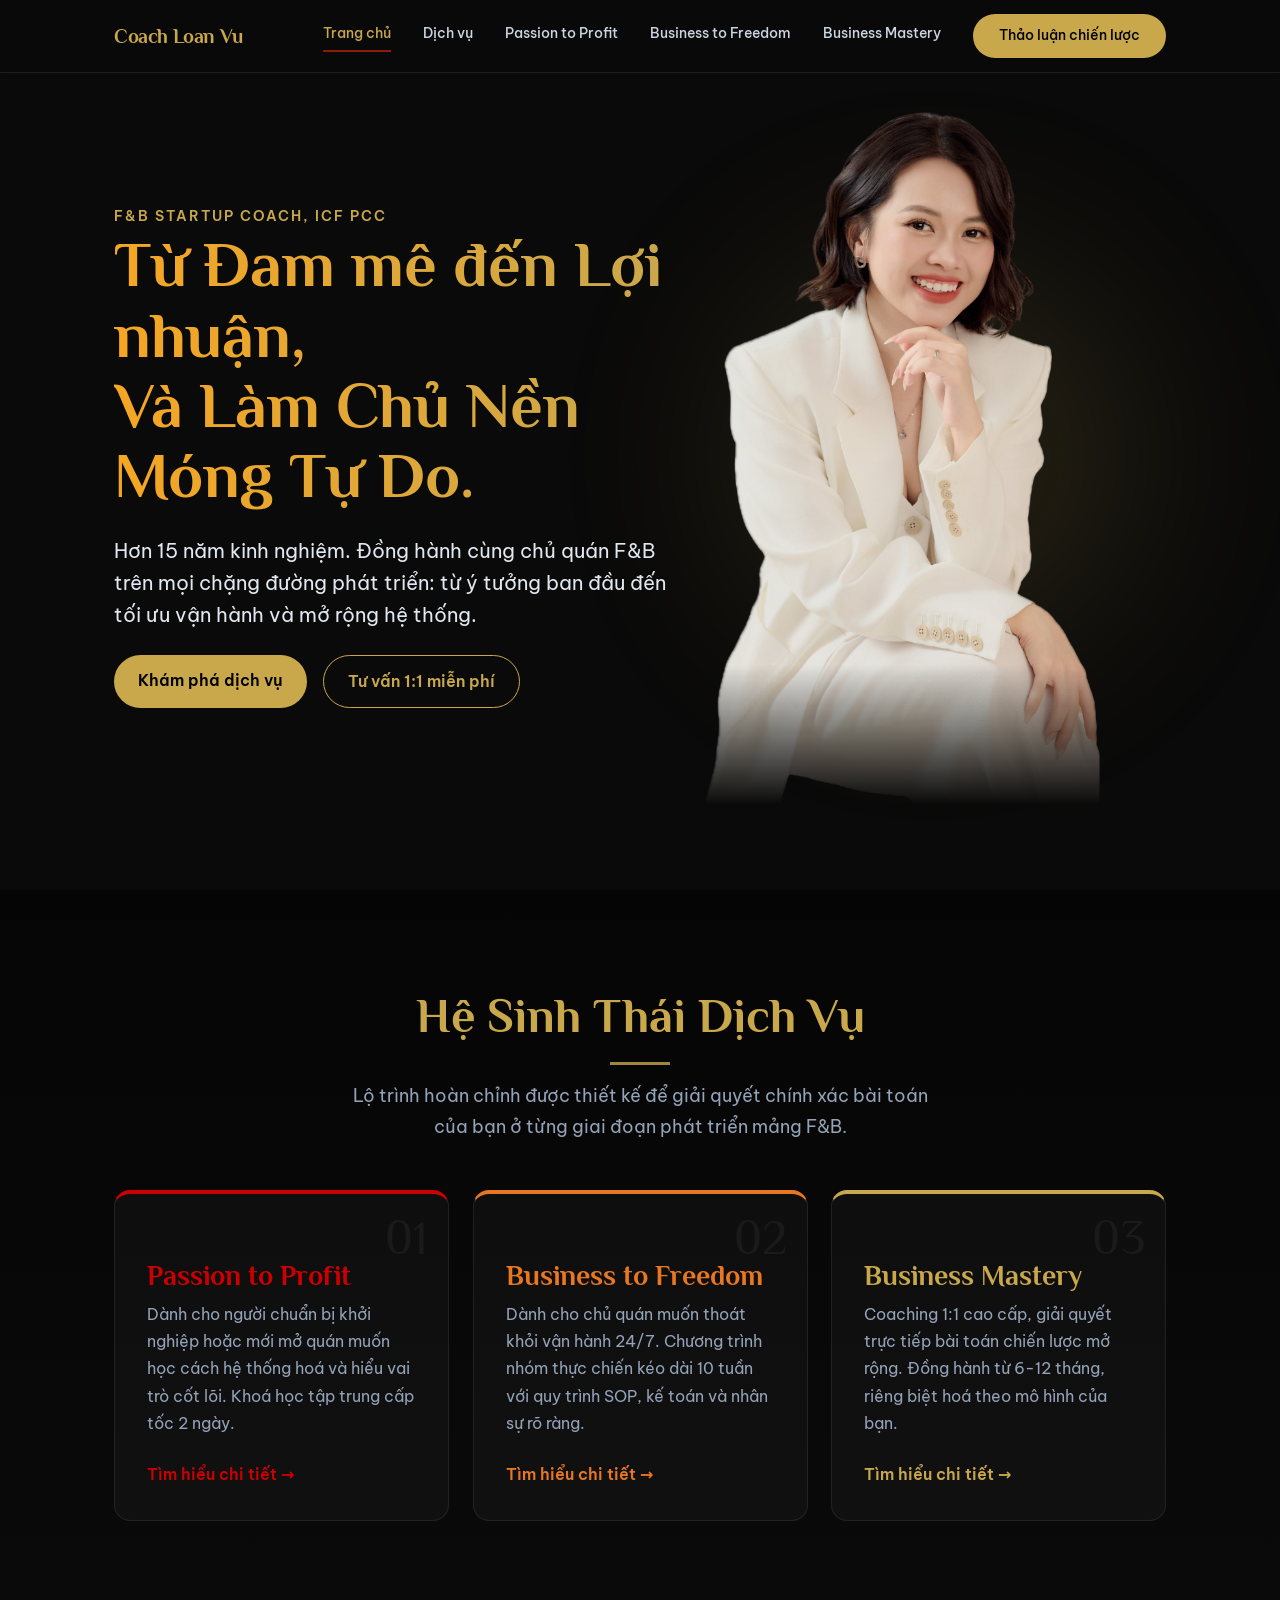
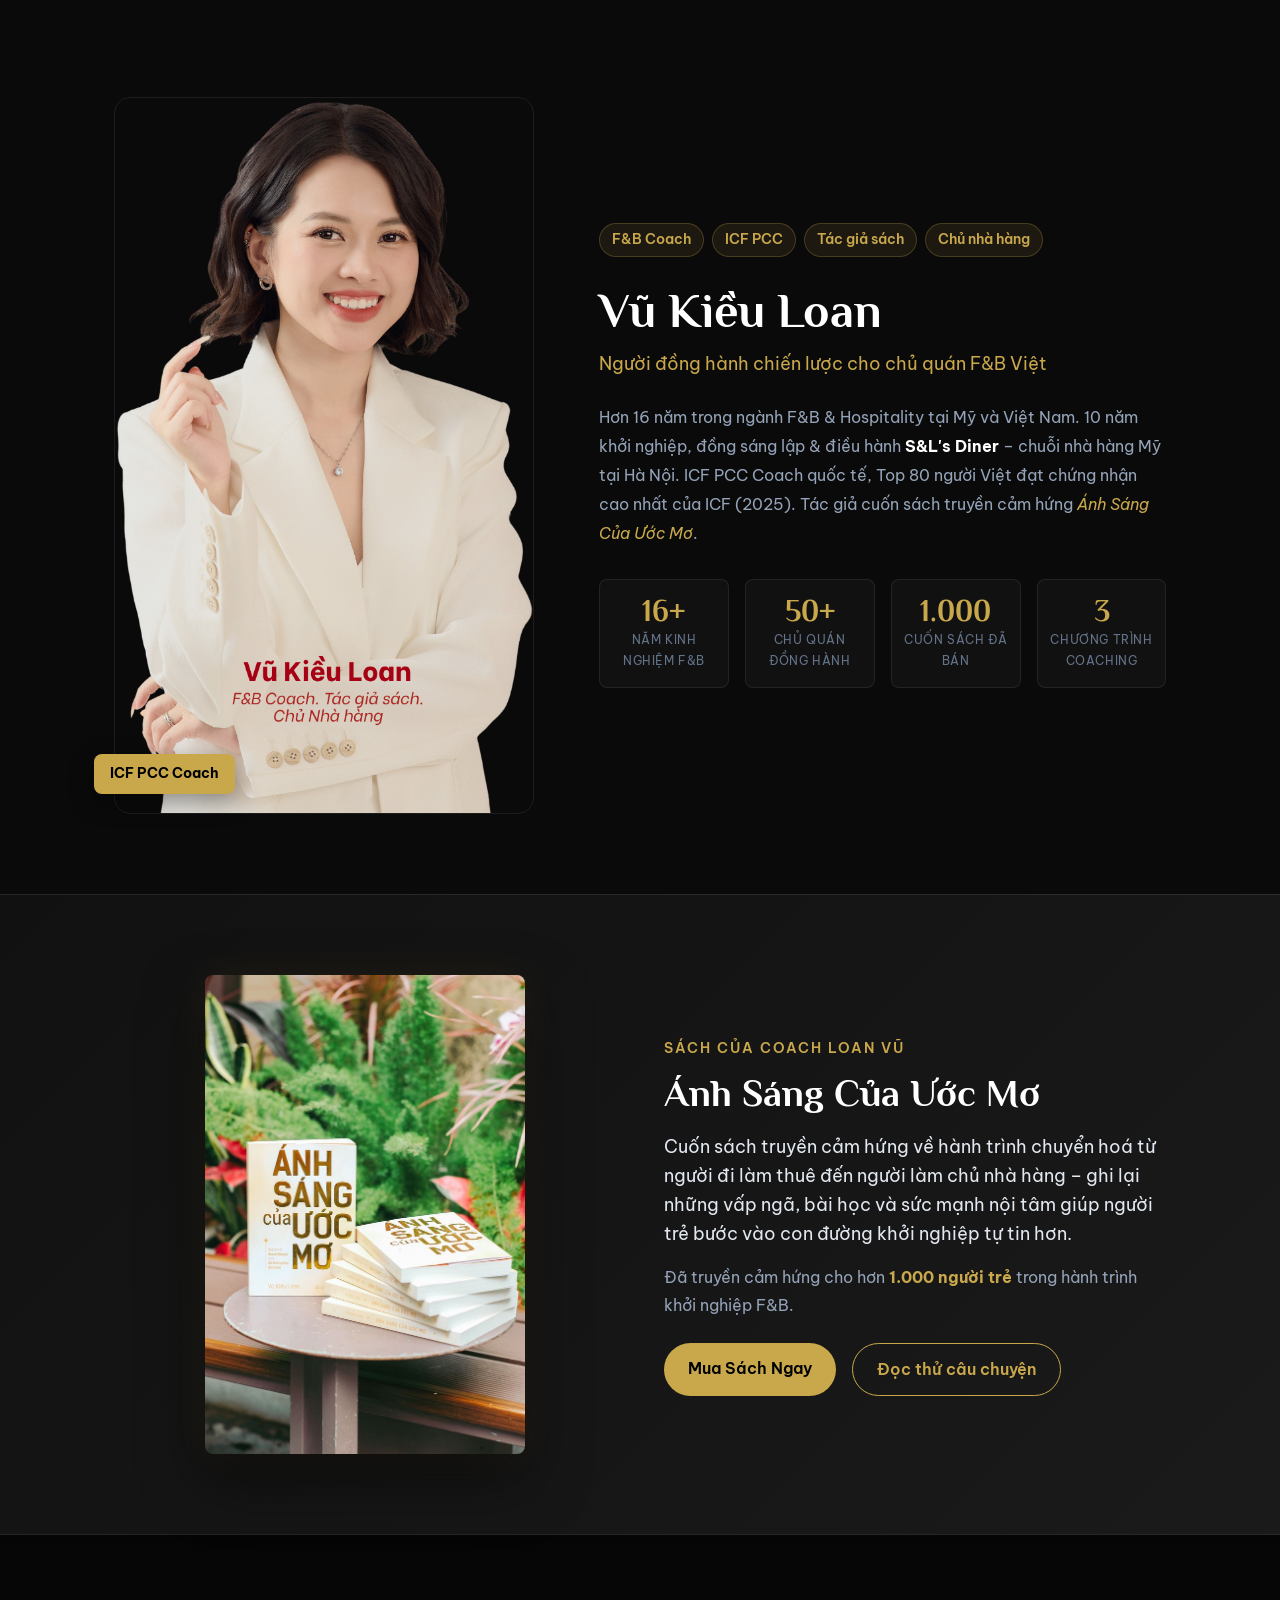
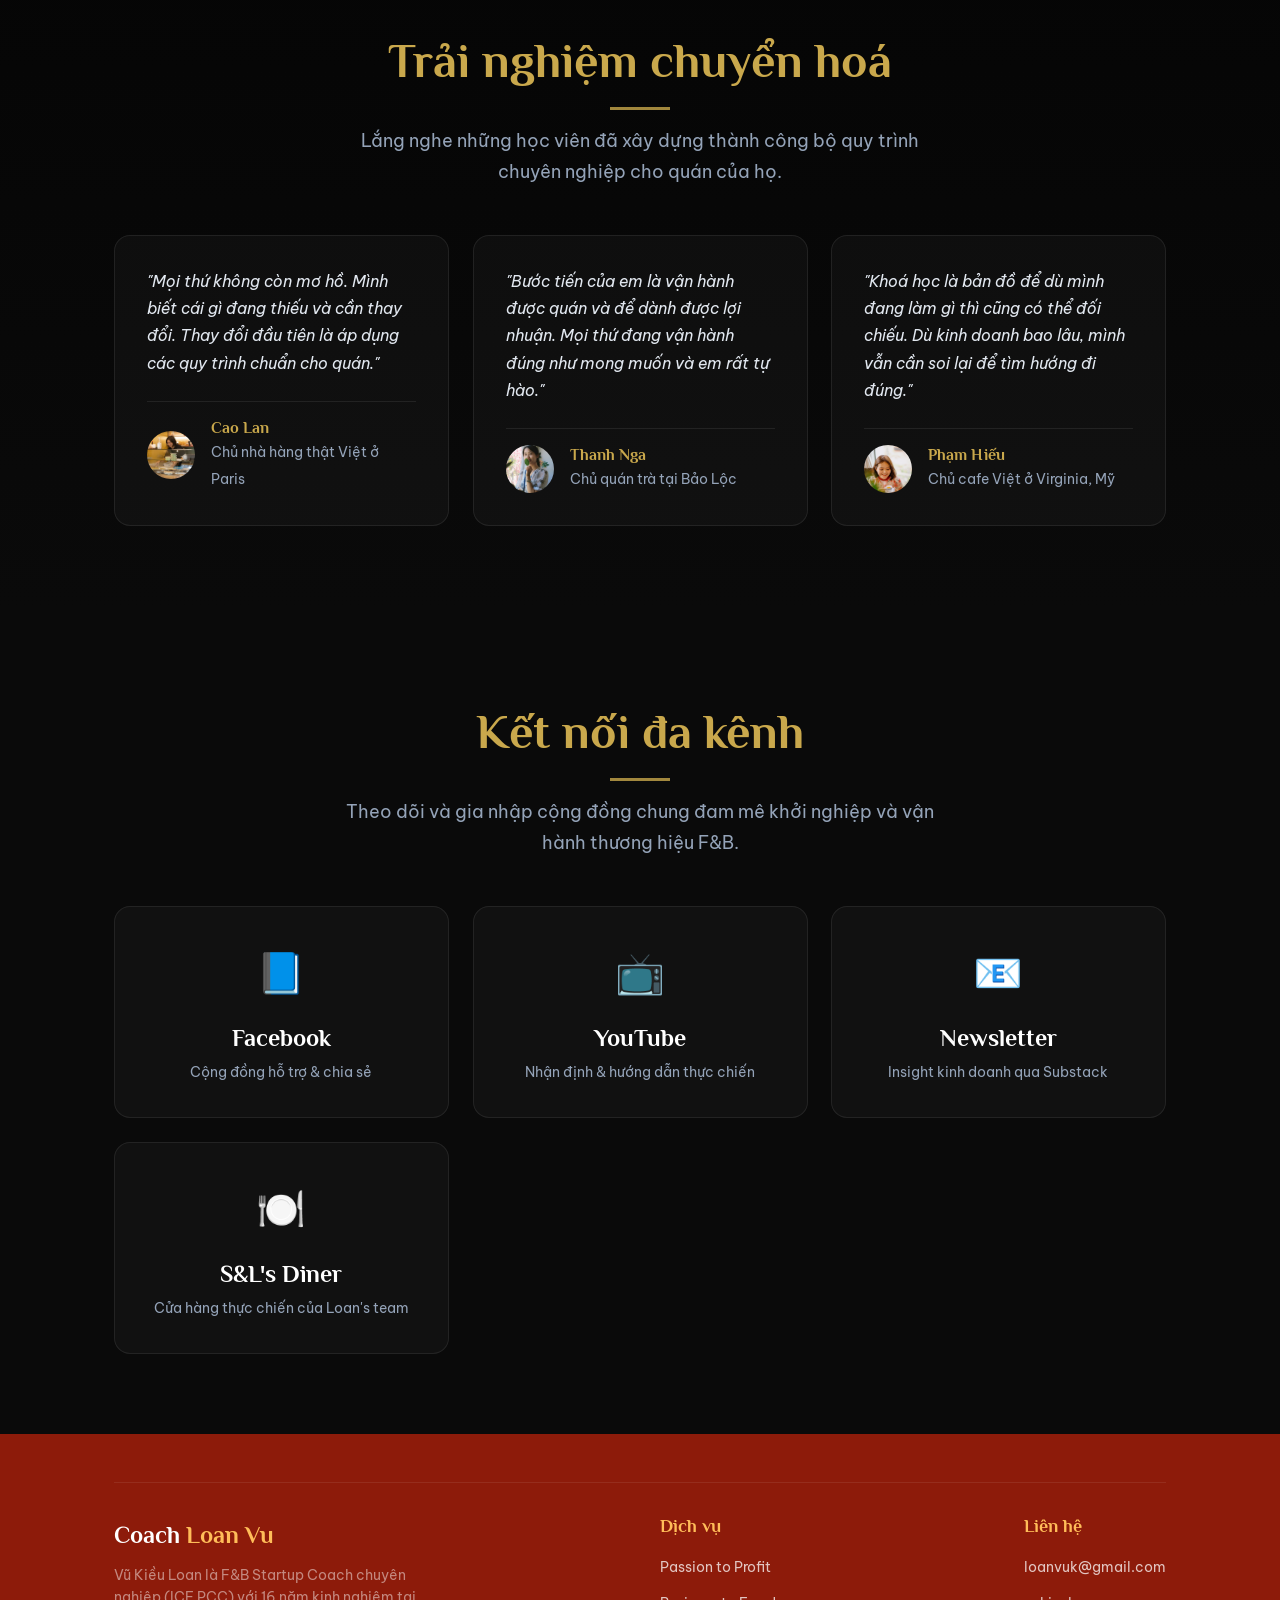
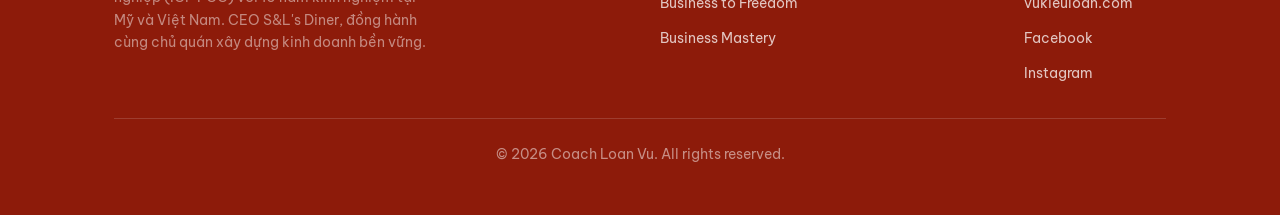
==== index.html @ 15d306f5 "init" ====
<!DOCTYPE html>
<html lang="vi">
<head>
    <meta charset="UTF-8">
    <meta name="viewport" content="width=device-width, initial-scale=1.0">
    <title>Coach Loan Vũ – Coaching & Phát triển sự nghiệp F&B</title>
    <meta name="description" content="Đồng hành cùng chủ quán F&B trên mọi chặng đường: Từ Đam mê đến Lợi nhuận, Từ Lợi nhuận đến Tự do và Làm chủ sự nghiệp F&B.">
    <link rel="stylesheet" href="css/style.css?v=2">
    <style>
        /* ── Homepage Theme ── */
        :root {
            /* Service Colors reference */
            --c-dv1: #CC0000; /* Red */
            --c-dv2: #E87722; /* Orange */
            --c-dv3: #C9A84C; /* Gold */
            --home-bg: #0a0a0a;
            --home-card: rgba(255,255,255,0.03);
            --home-border: rgba(255,255,255,0.08);
            --gold-accent: #C9A84C;
        }

        body { 
            background: var(--home-bg); 
            color: #CBD5E1; 
        }

        h1, h2, h3, h4 { color: #fff; }
        
        .site-header { 
            background: rgba(10,10,10,0.95); 
            backdrop-filter: blur(10px);
            border-bottom: 1px solid var(--home-border); 
            position: fixed; top: 0; width: 100%; z-index: 1000;
        }
        
        .nav-logo, .nav-logo span { color: var(--gold-accent); }
        .nav-links a { color: #CBD5E1; }
        .nav-links a.active, .nav-links a:hover { color: var(--gold-accent); }

        .btn-gold {
            background: var(--gold-accent);
            color: #000;
            padding: var(--space-3) var(--space-6);
            border-radius: var(--radius-full);
            font-weight: 600;
            display: inline-block;
            transition: all var(--transition);
        }
        .btn-gold:hover { background: #E6C86C; transform: translateY(-2px); }

        .btn-outline {
            border: 1px solid var(--gold-accent);
            color: var(--gold-accent);
            padding: var(--space-3) var(--space-6);
            border-radius: var(--radius-full);
            font-weight: 600;
            display: inline-block;
            background: transparent;
            transition: all var(--transition);
        }
        .btn-outline:hover { background: rgba(201,168,76,0.1); }

        .section-title { text-align: center; margin-bottom: var(--space-12); }
        .section-title h2 { font-size: clamp(2rem, 4vw, 3rem); font-family: var(--font-heading); color: var(--gold-accent); margin-bottom: var(--space-4); }
        .section-title p { color: #94A3B8; font-size: var(--text-lg); max-width: 600px; margin-inline: auto; }

        /* Helpers */
        .home-section { padding-block: var(--space-24) var(--space-20); overflow: hidden; }
        .home-section.alt { background: linear-gradient(180deg, #050505 0%, #0a0a0a 100%); }
        .home-divider { width: 60px; height: 3px; background: var(--gold-accent); margin-inline: auto; margin-block: var(--space-4); opacity: 0.8; }

        /* ── SECTION 1: HERO ── */
        .hero {
            display: grid;
            grid-template-columns: 1.2fr 1fr;
            gap: var(--space-8);
            align-items: center;
            min-height: 90vh;
            padding-top: 100px; /* offset header */
        }
        .hero-content h1 { 
            font-family: var(--font-heading);
            font-size: clamp(2.5rem, 5vw, 4.5rem); 
            line-height: 1.1; 
            margin-bottom: var(--space-6); 
            background: linear-gradient(to right, #F5A623, #C9A84C);
            -webkit-background-clip: text;
            -webkit-text-fill-color: transparent;
        }
        .hero-tagline { font-size: var(--text-xl); color: #E2E8F0; margin-bottom: var(--space-6); line-height: 1.6; }
        .hero-img-wrap { text-align: right; position: relative; }
        .hero-img { max-height: 700px; object-fit: contain; mask-image: linear-gradient(to bottom, black 80%, transparent 100%); -webkit-mask-image: linear-gradient(to bottom, black 80%, transparent 100%); }
        .hero-bg-blob {
            position: absolute; width: 400px; height: 400px; background: var(--gold-accent); 
            border-radius: 50%; filter: blur(100px); opacity: 0.15; top: 50%; left: 50%; transform: translate(-50%, -50%); z-index: -1;
        }

        /* ── SECTION 2: SERVICES ── */
        .service-grid {
            display: grid;
            grid-template-columns: repeat(3, 1fr);
            gap: var(--space-6);
        }
        .about-grid {
            display: grid;
            grid-template-columns: 1fr 1.3fr;
            gap: var(--space-12);
            align-items: center;
        }
        .about-img-wrap { position: relative; }
        .about-img {
            width: 100%; max-width: 420px;
            border-radius: var(--radius-lg);
            object-fit: cover;
            border: 1px solid var(--home-border);
        }
        .about-img-badge {
            position: absolute; bottom: 20px; left: -20px;
            background: var(--gold-accent); color: #000;
            font-weight: 700; font-size: var(--text-sm);
            padding: var(--space-2) var(--space-4);
            border-radius: var(--radius-md);
            box-shadow: 0 8px 24px rgba(0,0,0,0.4);
        }
        .about-badge-row { display: flex; flex-wrap: wrap; gap: var(--space-2); margin-bottom: var(--space-6); }
        .about-badge { background: rgba(201,168,76,0.1); border: 1px solid rgba(201,168,76,0.25); color: var(--gold-accent); padding: 4px 12px; border-radius: var(--radius-full); font-size: var(--text-sm); font-weight: 600; }
        .about-name { font-size: clamp(2rem,4vw,3rem); font-family: var(--font-heading); color: #fff; margin-bottom: var(--space-2); }
        .about-title { color: var(--gold-accent); font-size: var(--text-lg); margin-bottom: var(--space-6); }
        .about-bio { color: #94A3B8; line-height: 1.8; margin-bottom: var(--space-8); }
        .stat-grid { display: grid; grid-template-columns: repeat(4, 1fr); gap: var(--space-4); }
        .stat-card { background: var(--home-card); border: 1px solid var(--home-border); border-radius: var(--radius-md); padding: var(--space-4) var(--space-3); text-align: center; transition: border-color 0.3s; }
        .stat-card:hover { border-color: rgba(201,168,76,0.4); }
        .stat-num { font-family: var(--font-heading); font-size: var(--text-3xl); color: var(--gold-accent); font-weight: 700; line-height: 1; margin-bottom: 4px; }
        .stat-label { font-size: var(--text-xs); color: #64748B; text-transform: uppercase; letter-spacing: 0.05em; }
        @media(max-width:768px) {
            .about-grid { grid-template-columns: 1fr; }
            .about-img-wrap { display: none; }
            .stat-grid { grid-template-columns: repeat(2, 1fr); gap: var(--space-6) var(--space-4); }
            .hero-content h1 { font-size: clamp(2rem, 8vw, 3rem); }
            .srv-num { font-size: 6rem; opacity: 0.05; }
            .book-section .btn-gold, .book-section .btn-outline { width: 100%; text-align: center; }
            .book-section div[style*="display:flex"] { flex-direction: column; }
        }
        .srv-card {
            background: var(--home-card);
            border: 1px solid var(--home-border);
            border-radius: var(--radius-lg);
            padding: var(--space-8);
            display: flex; flex-direction: column;
            transition: all var(--transition);
            position: relative; overflow: hidden;
            text-align: left;
        }
        .srv-card:hover { transform: translateY(-8px); border-color: rgba(255,255,255,0.2); }
        .srv-num { font-family: var(--font-heading); font-size: 3rem; color: rgba(255,255,255,0.05); position: absolute; top: 20px; right: 20px; line-height: 1; }
        .srv-card h3 { font-size: 1.75rem; margin-bottom: var(--space-2); margin-top: var(--space-8); }
        .srv-card p { flex-grow: 1; color: #94A3B8; margin-bottom: var(--space-6); }
        
        /* Service Themes */
        .srv-card.c-p2p { border-top: 4px solid var(--c-dv1); }
        .srv-card.c-p2p h3 { color: var(--c-dv1); }
        .srv-card.c-b2f { border-top: 4px solid var(--c-dv2); }
        .srv-card.c-b2f h3 { color: var(--c-dv2); }
        .srv-card.c-bm { border-top: 4px solid var(--c-dv3); }
        .srv-card.c-bm h3 { color: var(--c-dv3); }

        /* ── SECTION 3: BOOK ── */
        .book-section {
            background: linear-gradient(135deg, #111 0%, #1a1a1a 100%);
            border-top: 1px solid var(--home-border);
            border-bottom: 1px solid var(--home-border);
            padding-block: var(--space-20);
        }
        .book-grid {
            display: grid;
            grid-template-columns: 1fr 1fr;
            gap: var(--space-12);
            align-items: center;
        }
        .book-img-wrap { text-align: center; }
        /* Placeholder for book */
        .book-mockup {
            width: 300px; height: 420px; background: #222; border: 2px solid var(--gold-accent); 
            border-radius: 4px; box-shadow: -20px 20px 30px rgba(0,0,0,0.5);
            display: flex; align-items: center; justify-content: center; flex-direction: column;
            color: var(--gold-accent); margin: 0 auto;
        }

        /* ── SECTION 4: TESTIMONIALS ── */
        .testi-grid { display: grid; grid-template-columns: repeat(3, 1fr); gap: var(--space-6); }
        .testi-card { background: var(--home-card); border: 1px solid var(--home-border); padding: var(--space-8); border-radius: var(--radius-lg); }
        .testi-card p { font-style: italic; color: #E2E8F0; margin-bottom: var(--space-6); }
        .testi-author { display: flex; align-items: center; gap: var(--space-4); border-top: 1px solid var(--home-border); padding-top: var(--space-4); }
        .testi-avatar { width: 48px; height: 48px; border-radius: 50%; object-fit: cover; }
        .testi-author h4 { font-size: var(--text-base); margin: 0; color: var(--gold-accent); }
        .testi-author span { font-size: var(--text-sm); color: #94A3B8; }

        /* ── SECTION 5: CONTACT & ECOSYSTEM ── */
        .eco-grid { display: grid; grid-template-columns: repeat(auto-fit, minmax(250px, 1fr)); gap: var(--space-6); }
        .eco-card {
            background: var(--home-card); border: 1px solid var(--home-border); border-radius: var(--radius-lg);
            padding: var(--space-8); text-align: center; transition: all var(--transition);
            display: flex; flex-direction: column; align-items: center; justify-content: center;
        }
        .eco-card:hover { background: rgba(255,255,255,0.06); transform: translateY(-4px); }
        .eco-icon { font-size: 2.5rem; margin-bottom: var(--space-4); color: var(--gold-accent); }

        @media (max-width: 992px) {
            .hero, .book-grid { grid-template-columns: 1fr; text-align: center; }
            .hero-img-wrap { text-align: center; }
            .hero-img { max-height: 500px; }
            .service-grid, .testi-grid { grid-template-columns: 1fr; }
        }
    </style>
</head>
<body>

    <!-- Header -->
    <site-header></site-header>

    <main>
        <!-- SECTION 1: HERO -->
        <section class="home-section" style="padding-top:0;">
            <div class="container hero">
                <div class="hero-content" data-reveal>
                    <span style="color:var(--gold-accent); font-weight:600; letter-spacing:2px; text-transform:uppercase; font-size:var(--text-sm)">F&B Startup Coach, ICF PCC</span>
                    <h1>Từ Đam mê đến Lợi nhuận,<br>Và Làm Chủ Nền Móng Tự Do.</h1>
                    <p class="hero-tagline">Hơn 15 năm kinh nghiệm. Đồng hành cùng chủ quán F&B trên mọi chặng đường phát triển: từ ý tưởng ban đầu đến tối ưu vận hành và mở rộng hệ thống.</p>
                    <div style="display:flex; gap:16px; flex-wrap:wrap;">
                        <a href="#services" class="btn-gold">Khám phá dịch vụ</a>
                        <a href="lien-he.html" class="btn-outline">Tư vấn 1:1 miễn phí</a>
                    </div>
                </div>
                <div class="hero-img-wrap" data-reveal>
                    <div class="hero-bg-blob"></div>
                    <img src="assets/dv3/hero-coach.png" alt="Coach Loan Vũ" class="hero-img" loading="lazy">
                </div>
            </div>
        </section>

        <!-- SECTION 2: SERVICES ECOSYSTEM -->
        <section id="services" class="home-section alt">
            <div class="container">
                <div class="section-title" data-reveal>
                    <h2>Hệ Sinh Thái Dịch Vụ</h2>
                    <div class="home-divider"></div>
                    <p>Lộ trình hoàn chỉnh được thiết kế để giải quyết chính xác bài toán của bạn ở từng giai đoạn phát triển mảng F&B.</p>
                </div>
                
                <div class="service-grid">
                    <!-- DV1 -->
                    <div class="srv-card c-p2p" data-reveal>
                        <div class="srv-num">01</div>
                        <h3>Passion to Profit</h3>
                        <p>Dành cho người chuẩn bị khởi nghiệp hoặc mới mở quán muốn học cách hệ thống hoá và hiểu vai trò cốt lõi. Khoá học tập trung cấp tốc 2 ngày.</p>
                        <a href="dich-vu-1.html" style="color: var(--c-dv1); font-weight:600;">Tìm hiểu chi tiết →</a>
                    </div>
                    <!-- DV2 -->
                    <div class="srv-card c-b2f" data-reveal>
                        <div class="srv-num">02</div>
                        <h3>Business to Freedom</h3>
                        <p>Dành cho chủ quán muốn thoát khỏi vận hành 24/7. Chương trình nhóm thực chiến kéo dài 10 tuần với quy trình SOP, kế toán và nhân sự rõ ràng.</p>
                        <a href="dich-vu-2.html" style="color: var(--c-dv2); font-weight:600;">Tìm hiểu chi tiết →</a>
                    </div>
                    <!-- DV3 -->
                    <div class="srv-card c-bm" data-reveal>
                        <div class="srv-num">03</div>
                        <h3>Business Mastery</h3>
                        <p>Coaching 1:1 cao cấp, giải quyết trực tiếp bài toán chiến lược mở rộng. Đồng hành từ 6-12 tháng, riêng biệt hoá theo mô hình của bạn.</p>
                        <a href="dich-vu-3.html" style="color: var(--c-dv3); font-weight:600;">Tìm hiểu chi tiết →</a>
                    </div>
                </div>
            </div>
        </section>

        <!-- SECTION 3: ABOUT COACH -->
        <section class="home-section">
            <div class="container">
                <div class="about-grid">
                    <div class="about-img-wrap" data-reveal>
                        <img src="assets/dv1/hero-coach.png" alt="Coach Vũ Kiều Loan" class="about-img" loading="lazy">
                        <span class="about-img-badge">ICF PCC Coach</span>
                    </div>
                    <div data-reveal>
                        <div class="about-badge-row">
                            <span class="about-badge">F&amp;B Coach</span>
                            <span class="about-badge">ICF PCC</span>
                            <span class="about-badge">Tác giả sách</span>
                            <span class="about-badge">Chủ nhà hàng</span>
                        </div>
                        <h2 class="about-name">Vũ Kiều Loan</h2>
                        <p class="about-title">Người đồng hành chiến lược cho chủ quán F&amp;B Việt</p>
                        <p class="about-bio">Hơn 16 năm trong ngành F&amp;B &amp; Hospitality tại Mỹ và Việt Nam. 10 năm khởi nghiệp, đồng sáng lập &amp; điều hành <strong style="color:#fff">S&amp;L's Diner</strong> – chuỗi nhà hàng Mỹ tại Hà Nội. ICF PCC Coach quốc tế, Top 80 người Việt đạt chứng nhận cao nhất của ICF (2025). Tác giả cuốn sách truyền cảm hứng <em style="color:var(--gold-accent)">Ánh Sáng Của Ước Mơ</em>.</p>
                        <div class="stat-grid">
                            <div class="stat-card">
                                <div class="stat-num">16+</div>
                                <div class="stat-label">Năm kinh nghiệm F&amp;B</div>
                            </div>
                            <div class="stat-card">
                                <div class="stat-num">50+</div>
                                <div class="stat-label">Chủ quán đồng hành</div>
                            </div>
                            <div class="stat-card">
                                <div class="stat-num">1.000</div>
                                <div class="stat-label">Cuốn sách đã bán</div>
                            </div>
                            <div class="stat-card">
                                <div class="stat-num">3</div>
                                <div class="stat-label">Chương trình Coaching</div>
                            </div>
                        </div>
                    </div>
                </div>
            </div>
        </section>

        <!-- SECTION 4: BOOK -->
        <section class="book-section">
            <div class="container book-grid">
                <div class="book-img-wrap" data-reveal>
                    <img src="assets/book-mockup.png" alt="Ánh Sáng Của Ước Mơ – Tác giả Vũ Kiều Loan" style="width:100%; max-width:320px; border-radius:var(--radius-md); box-shadow: 0 24px 60px rgba(0,0,0,0.5), 0 0 40px rgba(201,168,76,0.1); display:block; margin:auto;" loading="lazy">
                </div>
                <div data-reveal>
                    <span style="font-size:var(--text-sm); color:var(--gold-accent); font-weight:600; letter-spacing:2px; text-transform:uppercase;">SÁCH CỦA COACH LOAN VŨ</span>
                    <h2 style="font-size:clamp(1.75rem,3vw,2.5rem); margin:var(--space-2) 0 var(--space-4); color:#fff; font-family:var(--font-heading);">Ánh Sáng Của Ước Mơ</h2>
                    <p style="font-size:var(--text-lg); line-height:1.6; color:#E2E8F0; margin-bottom:var(--space-4);">Cuốn sách truyền cảm hứng về hành trình chuyển hoá từ người đi làm thuê đến người làm chủ nhà hàng – ghi lại những vấp ngã, bài học và sức mạnh nội tâm giúp người trẻ bước vào con đường khởi nghiệp tự tin hơn.</p>
                    <p style="color:#94A3B8; margin-bottom:var(--space-6);">Đã truyền cảm hứng cho hơn <strong style="color:var(--gold-accent)">1.000 người trẻ</strong> trong hành trình khởi nghiệp F&amp;B.</p>
                    <div style="display:flex; gap:16px; flex-wrap:wrap;">
                        <a href="#" class="btn-gold">Mua Sách Ngay</a>
                        <a href="#" class="btn-outline">Đọc thử câu chuyện</a>
                    </div>
                </div>
            </div>
        </section>

        <!-- SECTION 4: TESTIMONIALS -->
        <section class="home-section alt">
            <div class="container">
                <div class="section-title" data-reveal>
                    <h2>Trải nghiệm chuyển hoá</h2>
                    <div class="home-divider"></div>
                    <p>Lắng nghe những học viên đã xây dựng thành công bộ quy trình chuyên nghiệp cho quán của họ.</p>
                </div>
                
                <div class="testi-grid">
                    <div class="testi-card" data-reveal>
                        <p>"Mọi thứ không còn mơ hồ. Mình biết cái gì đang thiếu và cần thay đổi. Thay đổi đầu tiên là áp dụng các quy trình chuẩn cho quán."</p>
                        <div class="testi-author">
                            <img src="assets/dv2/t1-caolan.png" alt="Cao Lan" class="testi-avatar" loading="lazy">
                            <div>
                                <h4>Cao Lan</h4>
                                <span>Chủ nhà hàng thật Việt ở Paris</span>
                            </div>
                        </div>
                    </div>
                    <div class="testi-card" data-reveal>
                        <p>"Bước tiến của em là vận hành được quán và để dành được lợi nhuận. Mọi thứ đang vận hành đúng như mong muốn và em rất tự hào."</p>
                        <div class="testi-author">
                            <img src="assets/dv2/t1-thanhnga.png" alt="Thanh Nga" class="testi-avatar" loading="lazy">
                            <div>
                                <h4>Thanh Nga</h4>
                                <span>Chủ quán trà tại Bảo Lộc</span>
                            </div>
                        </div>
                    </div>
                    <div class="testi-card" data-reveal>
                        <p>"Khoá học là bản đồ để dù mình đang làm gì thì cũng có thể đối chiếu. Dù kinh doanh bao lâu, mình vẫn cần soi lại để tìm hướng đi đúng."</p>
                        <div class="testi-author">
                            <img src="assets/dv2/t1-phamhieu.png" alt="Phạm Hiếu" class="testi-avatar" loading="lazy">
                            <div>
                                <h4>Phạm Hiếu</h4>
                                <span>Chủ cafe Việt ở Virginia, Mỹ</span>
                            </div>
                        </div>
                    </div>
                </div>
            </div>
        </section>

        <!-- SECTION 5: Kênh Kết Nối -->
        <section class="home-section">
            <div class="container">
                <div class="section-title" data-reveal>
                    <h2>Kết nối đa kênh</h2>
                    <div class="home-divider"></div>
                    <p>Theo dõi và gia nhập cộng đồng chung đam mê khởi nghiệp và vận hành thương hiệu F&B.</p>
                </div>
                
                <div class="eco-grid">
                    <a href="#" class="eco-card" data-reveal style="text-decoration:none;">
                        <div class="eco-icon">📘</div>
                        <h3 style="color:#fff;">Facebook</h3>
                        <p style="color:#94A3B8; margin-top:var(--space-2); font-size:var(--text-sm);">Cộng đồng hỗ trợ & chia sẻ</p>
                    </a>
                    <a href="#" class="eco-card" data-reveal style="text-decoration:none;">
                        <div class="eco-icon">📺</div>
                        <h3 style="color:#fff;">YouTube</h3>
                        <p style="color:#94A3B8; margin-top:var(--space-2); font-size:var(--text-sm);">Nhận định & hướng dẫn thực chiến</p>
                    </a>
                    <a href="#" class="eco-card" data-reveal style="text-decoration:none;">
                        <div class="eco-icon">📧</div>
                        <h3 style="color:#fff;">Newsletter</h3>
                        <p style="color:#94A3B8; margin-top:var(--space-2); font-size:var(--text-sm);">Insight kinh doanh qua Substack</p>
                    </a>
                    <a href="#" class="eco-card" data-reveal style="text-decoration:none;">
                        <div class="eco-icon">🍽️</div>
                        <h3 style="color:#fff;">S&L's Diner</h3>
                        <p style="color:#94A3B8; margin-top:var(--space-2); font-size:var(--text-sm);">Cửa hàng thực chiến của Loan's team</p>
                    </a>
                </div>
            </div>
        </section>
    </main>

    <!-- Footer -->
    <site-footer></site-footer>

    <!-- Scripts -->
    <script src="js/components.js"></script>
    <script src="js/main.js"></script>
</body>
</html>
---- css/style.css ----
/* ============================================================
   Coach Loan Vũ – Shared Stylesheet
   Design System: Trust & Authority – Warm Bold
   Fonts: Philosopher (heading) + Be Vietnam Pro (body)
   ============================================================ */

@import url('https://fonts.googleapis.com/css2?family=Philosopher:ital,wght@0,400;0,700;1,400;1,700&family=Be+Vietnam+Pro:wght@300;400;500;600;700&display=swap');

/* ── Design Tokens ────────────────────────────────────────── */
:root {
  --color-primary:     #8d1b0a;
  --color-primary-dark:#6b1308;
  --color-accent:      #ffbd59;
  --color-accent-dark: #e5a840;
  --color-bg:          #FAF7F5;
  --color-bg-alt:      #F2EDE8;
  --color-fg:          #1a1a1a;
  --color-fg-muted:    #5a4a44;
  --color-muted:       #E8E0DC;
  --color-border:      #E2D8D5;
  --color-white:       #FFFFFF;

  --font-heading: 'Philosopher', Georgia, serif;
  --font-body:    'Be Vietnam Pro', system-ui, sans-serif;

  --text-xs:   0.75rem;
  --text-sm:   0.875rem;
  --text-base: 1rem;
  --text-lg:   1.125rem;
  --text-xl:   1.25rem;
  --text-2xl:  1.5rem;
  --text-3xl:  1.875rem;
  --text-4xl:  2.25rem;
  --text-5xl:  3rem;

  --space-1:  0.25rem;
  --space-2:  0.5rem;
  --space-3:  0.75rem;
  --space-4:  1rem;
  --space-6:  1.5rem;
  --space-8:  2rem;
  --space-12: 3rem;
  --space-16: 4rem;
  --space-20: 5rem;
  --space-24: 6rem;

  --radius-sm:  0.25rem;
  --radius-md:  0.5rem;
  --radius-lg:  1rem;
  --radius-full: 9999px;

  --shadow-sm: 0 1px 3px rgba(141, 27, 10, 0.08);
  --shadow-md: 0 4px 16px rgba(141, 27, 10, 0.12);
  --shadow-lg: 0 8px 32px rgba(141, 27, 10, 0.16);

  --transition: 200ms ease;
  --max-width: 1100px;
}

/* ── Reset & Base ─────────────────────────────────────────── */
*, *::before, *::after { box-sizing: border-box; margin: 0; padding: 0; }

html {
  scroll-behavior: smooth;
  -webkit-text-size-adjust: 100%;
}

body {
  font-family: var(--font-body);
  font-size: var(--text-base);
  line-height: 1.7;
  color: var(--color-fg);
  background-color: var(--color-bg);
  -webkit-font-smoothing: antialiased;
}

img { max-width: 100%; display: block; }
a  { color: inherit; text-decoration: none; }
ul { list-style: none; }

/* ── Typography ───────────────────────────────────────────── */
h1, h2, h3, h4 {
  font-family: var(--font-heading);
  line-height: 1.25;
  color: var(--color-primary);
}

h1 { font-size: clamp(var(--text-3xl), 5vw, var(--text-5xl)); }
h2 { font-size: clamp(2rem, 4vw, 3rem); }
h3 { font-size: clamp(var(--text-xl), 2.5vw, var(--text-2xl)); }

p { margin-bottom: var(--space-4); color: var(--color-fg-muted); }
p:last-child { margin-bottom: 0; }

/* ── Layout Helpers ───────────────────────────────────────── */
.container {
  width: 100%;
  max-width: var(--max-width);
  margin-inline: auto;
  padding-inline: var(--space-6);
}

.section {
  padding-block: var(--space-20);
}

.section-alt {
  background-color: var(--color-bg-alt);
}

.section-dark {
  background-color: var(--color-primary);
  color: var(--color-white);
}

.section-dark h1,
.section-dark h2,
.section-dark h3 { color: var(--color-accent); }
.section-dark p   { color: rgba(255,255,255,0.85); }

.section-header {
  text-align: center;
  margin-bottom: var(--space-12);
}

.section-header p {
  max-width: 560px;
  margin-inline: auto;
  font-size: var(--text-lg);
}

.divider {
  width: 56px;
  height: 4px;
  background: var(--color-accent);
  border-radius: var(--radius-full);
  margin-block: var(--space-4);
}

.section-header .divider { margin-inline: auto; }

/* ── Buttons ──────────────────────────────────────────────── */
.btn {
  display: inline-flex;
  align-items: center;
  gap: var(--space-2);
  padding: var(--space-3) var(--space-8);
  font-family: var(--font-body);
  font-size: var(--text-base);
  font-weight: 600;
  border-radius: var(--radius-full);
  cursor: pointer;
  border: 2px solid transparent;
  transition: all var(--transition);
  text-decoration: none;
  white-space: nowrap;
}

.btn-primary {
  background: var(--color-primary);
  color: var(--color-white);
}
.btn-primary:hover {
  background: var(--color-primary-dark);
  transform: translateY(-2px);
  box-shadow: var(--shadow-md);
}

.btn-accent {
  background: var(--color-accent);
  color: var(--color-fg);
}
.btn-accent:hover {
  background: var(--color-accent-dark);
  transform: translateY(-2px);
  box-shadow: var(--shadow-md);
}

.btn-outline {
  background: transparent;
  color: var(--color-primary);
  border-color: var(--color-primary);
}
.btn-outline:hover {
  background: var(--color-primary);
  color: var(--color-white);
}

.btn-outline-light {
  background: transparent;
  color: var(--color-white);
  border-color: rgba(255,255,255,0.6);
}
.btn-outline-light:hover {
  background: rgba(255,255,255,0.15);
  border-color: var(--color-white);
}

/* ── Navigation ───────────────────────────────────────────── */
.site-header {
  position: sticky;
  top: 0;
  z-index: 100;
  background: var(--color-white);
  border-bottom: 1px solid var(--color-border);
  box-shadow: var(--shadow-sm);
}

.nav {
  display: flex;
  align-items: center;
  justify-content: space-between;
  height: 72px;
}

.nav-logo {
  font-family: var(--font-heading);
  font-size: var(--text-xl);
  font-weight: 700;
  color: var(--color-primary);
  letter-spacing: -0.02em;
}

.nav-logo span {
  color: var(--color-accent);
}

.nav-links {
  display: flex;
  align-items: center;
  gap: var(--space-8);
}

.nav-links a {
  font-size: var(--text-sm);
  font-weight: 500;
  color: var(--color-fg-muted);
  transition: color var(--transition);
  position: relative;
  padding-bottom: var(--space-1);
}

.nav-links a::after {
  content: '';
  position: absolute;
  bottom: -2px;
  left: 0;
  width: 0;
  height: 2px;
  background: var(--color-primary);
  transition: width var(--transition);
}

.nav-links a:hover,
.nav-links a.active {
  color: var(--color-primary);
}

.nav-links a:hover::after,
.nav-links a.active::after {
  width: 100%;
}

.nav-links .btn {
  padding: var(--space-2) var(--space-6);
  font-size: var(--text-sm);
}

.nav-toggle {
  display: none;
  flex-direction: column;
  gap: 5px;
  background: none;
  border: none;
  cursor: pointer;
  padding: var(--space-2);
}

.nav-toggle span {
  display: block;
  width: 24px;
  height: 2px;
  background: var(--color-primary);
  border-radius: var(--radius-full);
  transition: all var(--transition);
}

.nav-toggle.open span:nth-child(1) { transform: translateY(7px) rotate(45deg); }
.nav-toggle.open span:nth-child(2) { opacity: 0; }
.nav-toggle.open span:nth-child(3) { transform: translateY(-7px) rotate(-45deg); }

/* ── Cards ────────────────────────────────────────────────── */
.card {
  background: var(--color-white);
  border: 1px solid var(--color-border);
  border-radius: var(--radius-lg);
  padding: var(--space-8);
  box-shadow: var(--shadow-sm);
  transition: transform var(--transition), box-shadow var(--transition);
}

.card:hover {
  transform: translateY(-4px);
  box-shadow: var(--shadow-md);
}

.grid-3 {
  display: grid;
  grid-template-columns: repeat(3, 1fr);
  gap: var(--space-6);
}

.grid-2 {
  display: grid;
  grid-template-columns: repeat(2, 1fr);
  gap: var(--space-6);
}

/* ── Footer ───────────────────────────────────────────────── */
.site-footer {
  background: var(--color-primary);
  color: rgba(255,255,255,0.85);
  padding-block: var(--space-12);
}

.footer-inner {
  display: flex;
  flex-wrap: wrap;
  gap: var(--space-8);
  justify-content: space-between;
  align-items: flex-start;
  margin-bottom: var(--space-8);
}

.footer-logo {
  font-family: var(--font-heading);
  font-size: var(--text-2xl);
  font-weight: 700;
  color: var(--color-white);
}

.footer-logo span { color: var(--color-accent); }

.footer-tagline {
  font-size: var(--text-sm);
  color: rgba(255,255,255,0.6);
  margin-top: var(--space-2);
}

.footer-links-title {
  font-family: var(--font-heading);
  font-size: var(--text-lg);
  color: var(--color-accent);
  margin-bottom: var(--space-4);
}

.footer-links li + li { margin-top: var(--space-2); }

.footer-links a {
  font-size: var(--text-sm);
  color: rgba(255,255,255,0.75);
  transition: color var(--transition);
}

.footer-links a:hover { color: var(--color-accent); }

.footer-bottom {
  border-top: 1px solid rgba(255,255,255,0.15);
  padding-top: var(--space-6);
  text-align: center;
  font-size: var(--text-sm);
  color: rgba(255,255,255,0.5);
}

/* ── Badge / Tag ──────────────────────────────────────────── */
.badge {
  display: inline-block;
  padding: var(--space-1) var(--space-3);
  background: rgba(141,27,10,0.08);
  color: var(--color-primary);
  border-radius: var(--radius-full);
  font-size: var(--text-xs);
  font-weight: 600;
  letter-spacing: 0.08em;
  text-transform: uppercase;
}

/* ── Accessibility ────────────────────────────────────────── */
:focus-visible {
  outline: 3px solid var(--color-accent);
  outline-offset: 3px;
}

@media (prefers-reduced-motion: reduce) {
  *, *::before, *::after {
    animation-duration: 0.01ms !important;
    transition-duration: 0.01ms !important;
  }
}

/* ── Responsive ───────────────────────────────────────────── */
@media (max-width: 1024px) {
  .grid-3 { grid-template-columns: repeat(2, 1fr); }
}

@media (max-width: 768px) {
  .nav-links {
    display: none;
    position: absolute;
    top: 72px;
    left: 0;
    right: 0;
    flex-direction: column;
    align-items: stretch;
    background: #0a0a0a !important;
    border-top: 1px solid rgba(255,255,255,0.08);
    border-bottom: 1px solid rgba(255,255,255,0.08);
    padding: var(--space-6);
    gap: var(--space-4);
    box-shadow: 0 10px 30px rgba(0,0,0,0.5);
    z-index: 99;
  }

  .nav-links.open { display: flex; }
  .nav-toggle { display: flex; }

  .site-header { position: relative; }

  .grid-3, .grid-2 { grid-template-columns: 1fr; }

  .section { padding-block: var(--space-12); }

  .footer-inner { flex-direction: column; gap: var(--space-8); }
}

@media (max-width: 480px) {
  .container { padding-inline: var(--space-4); }
}

/* ── Scroll Reveal Animations ─────────────────────────────── */
[data-reveal] {
  opacity: 0;
  transform: translateY(30px);
  transition: opacity 0.8s cubic-bezier(0.25, 1, 0.5, 1), transform 0.8s cubic-bezier(0.25, 1, 0.5, 1);
  will-change: opacity, transform;
}

[data-reveal].revealed {
  opacity: 1;
  transform: translateY(0);
}
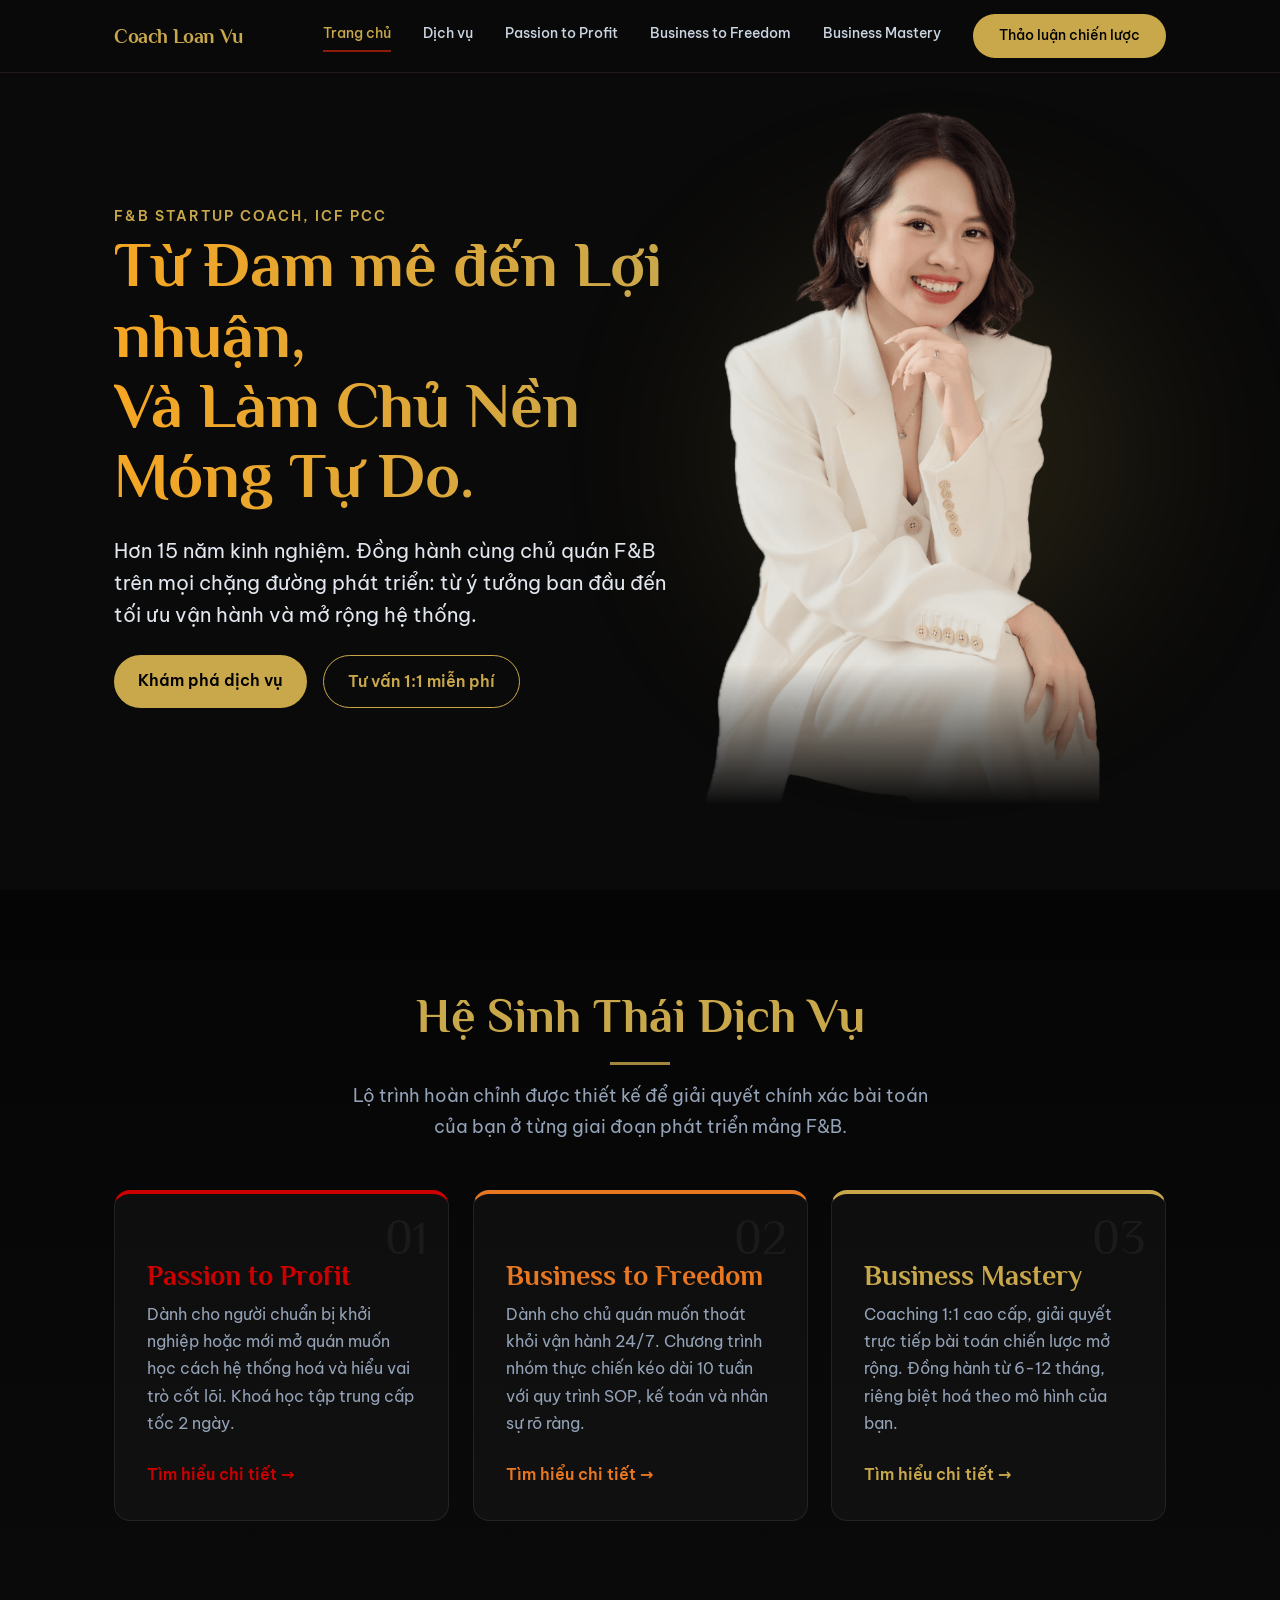
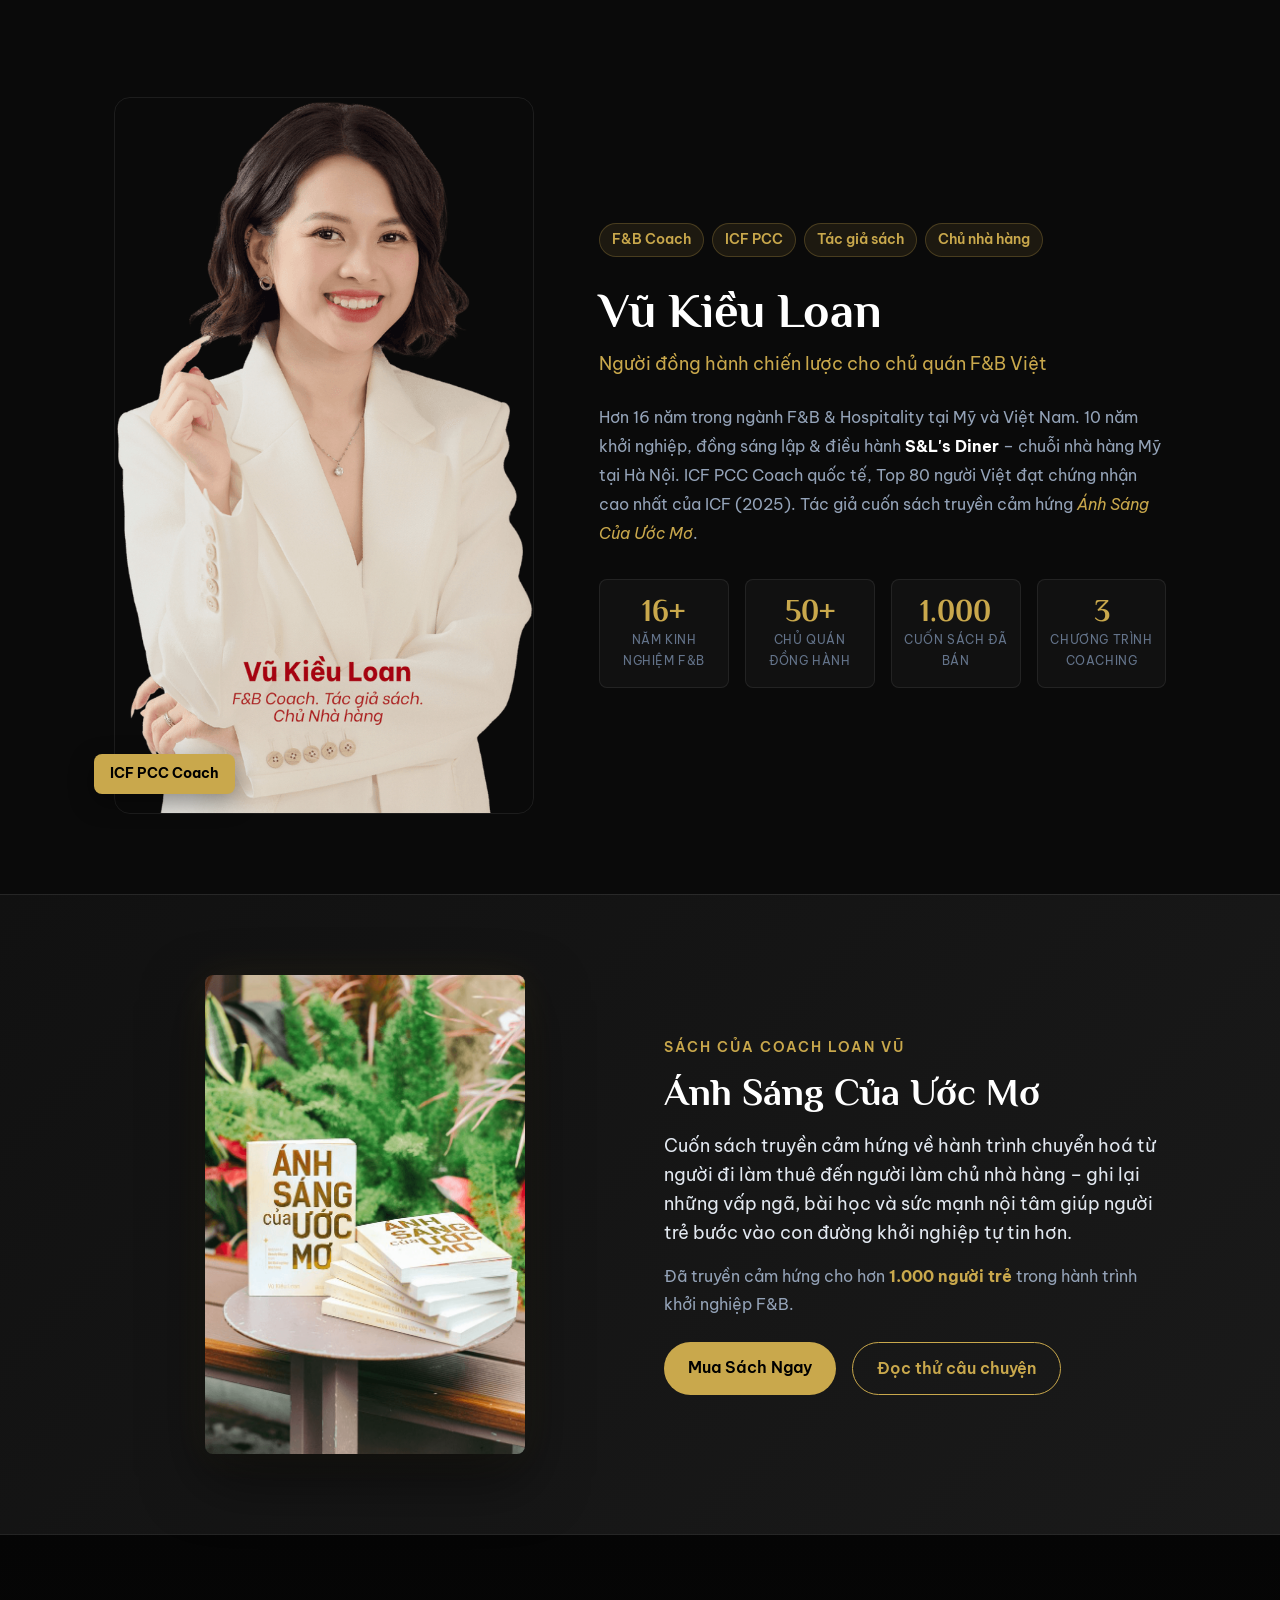
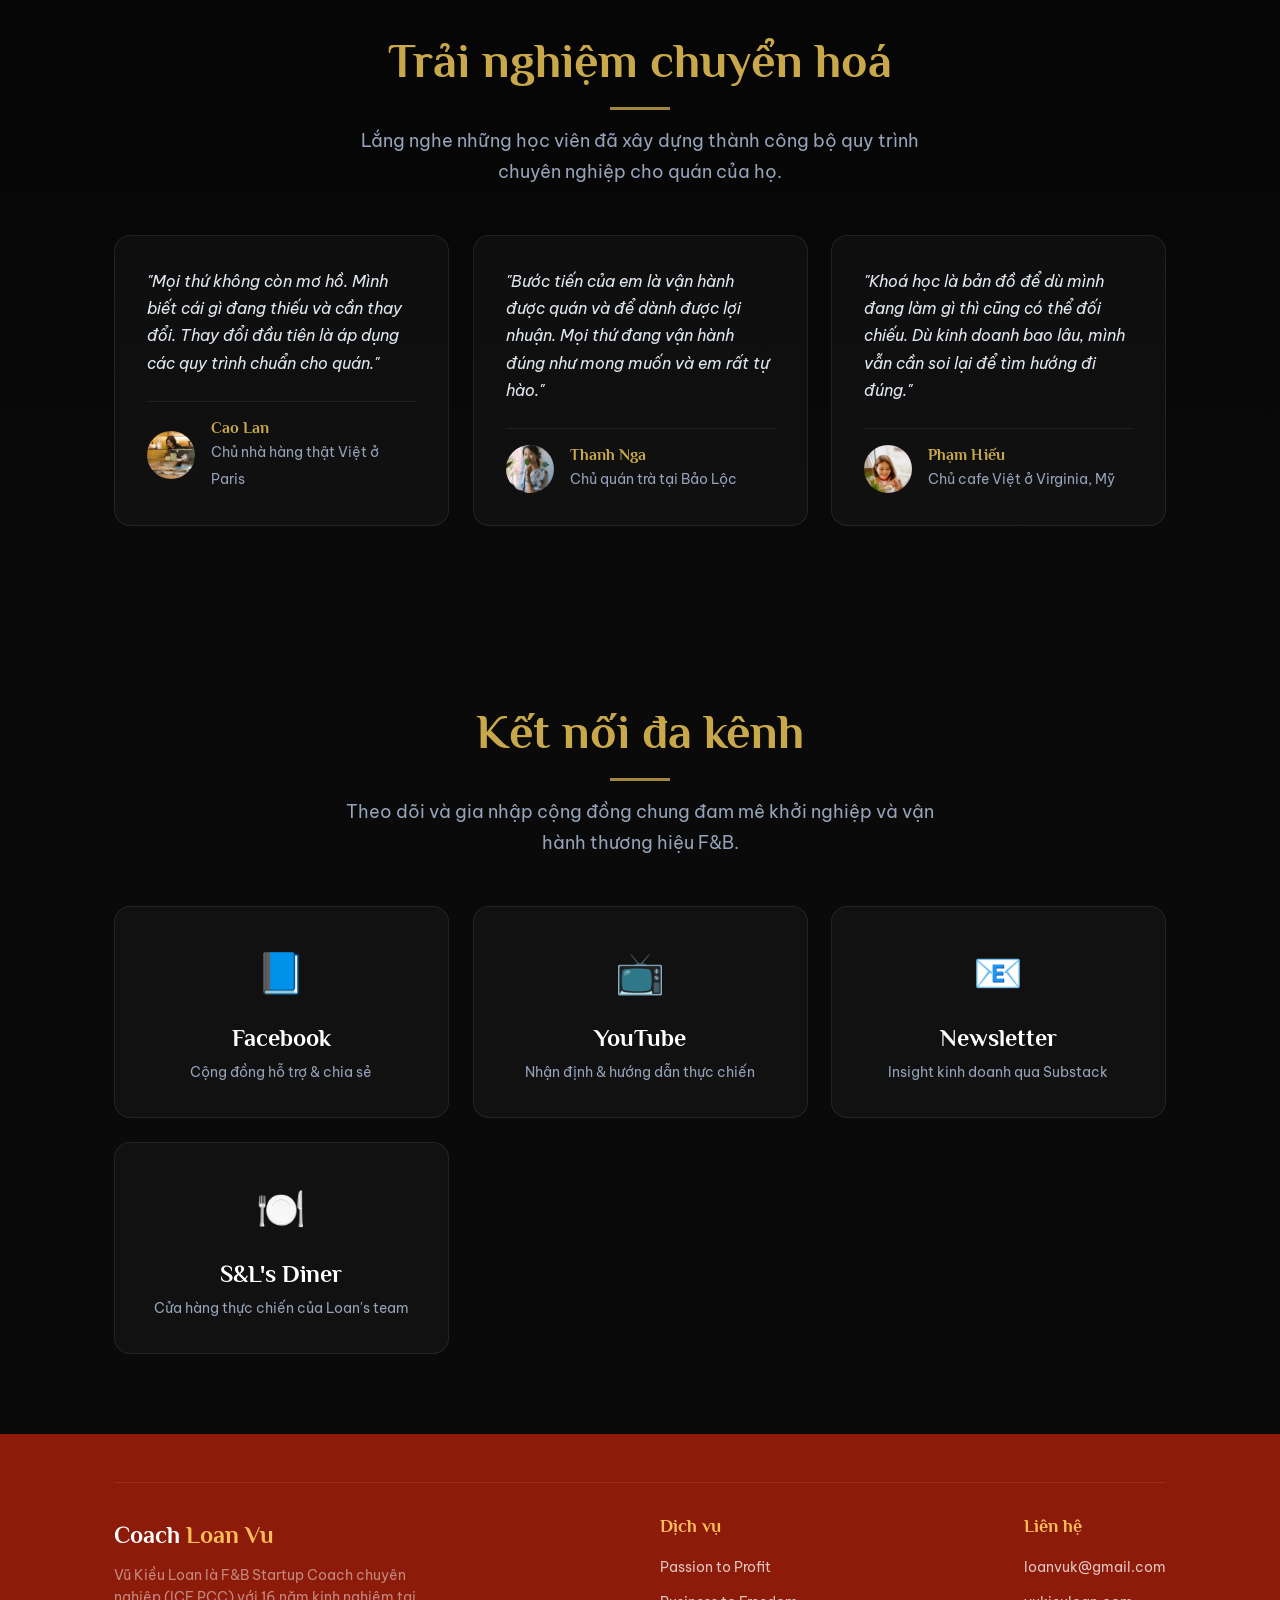
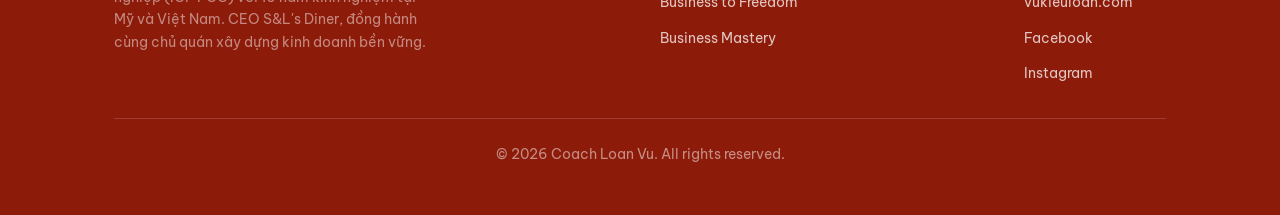
==== commit 68d0fd19: "Optimize HTML: compress images (-75%), non-blocking fonts, SEO/OG meta, favicon - Re-encode all asse" ====
--- a/index.html
+++ b/index.html
@@ -5,6 +5,30 @@
     <meta name="viewport" content="width=device-width, initial-scale=1.0">
     <title>Coach Loan Vũ – Coaching & Phát triển sự nghiệp F&B</title>
     <meta name="description" content="Đồng hành cùng chủ quán F&B trên mọi chặng đường: Từ Đam mê đến Lợi nhuận, Từ Lợi nhuận đến Tự do và Làm chủ sự nghiệp F&B.">
+    <link rel="canonical" href="https://www.vukieuloan.com/">
+    <meta name="theme-color" content="#0a0a0a">
+    <meta name="author" content="Vũ Kiều Loan">
+
+    <!-- Open Graph / Social -->
+    <meta property="og:type" content="website">
+    <meta property="og:locale" content="vi_VN">
+    <meta property="og:site_name" content="Coach Loan Vũ">
+    <meta property="og:title" content="Coach Loan Vũ – Coaching & Phát triển sự nghiệp F&B">
+    <meta property="og:description" content="Đồng hành cùng chủ quán F&B trên mọi chặng đường: Từ Đam mê đến Lợi nhuận, Từ Lợi nhuận đến Tự do và Làm chủ sự nghiệp F&B.">
+    <meta property="og:image" content="https://www.vukieuloan.com/assets/dv3/hero-coach.png">
+    <meta property="og:url" content="https://www.vukieuloan.com/">
+    <meta name="twitter:card" content="summary_large_image">
+
+    <!-- Favicon -->
+    <link rel="icon" type="image/png" href="assets/favicon-32.png">
+    <link rel="apple-touch-icon" href="assets/apple-touch-icon.png">
+
+    <!-- Fonts: preconnect + non-blocking load -->
+    <link rel="preconnect" href="https://fonts.googleapis.com">
+    <link rel="preconnect" href="https://fonts.gstatic.com" crossorigin>
+    <link href="https://fonts.googleapis.com/css2?family=Philosopher:ital,wght@0,400;0,700;1,400;1,700&family=Be+Vietnam+Pro:wght@300;400;500;600;700&display=swap" rel="stylesheet">
+    <link rel="preload" as="image" href="assets/dv3/hero-coach.png" fetchpriority="high">
+
     <link rel="stylesheet" href="css/style.css?v=2">
     <style>
         /* ── Homepage Theme ── */
@@ -212,6 +236,29 @@
             .service-grid, .testi-grid { grid-template-columns: 1fr; }
         }
     </style>
+
+    <!-- Fail-safe: nếu JS không chạy, vẫn hiện đầy đủ nội dung -->
+    <noscript>
+        <style>[data-reveal] { opacity: 1 !important; transform: none !important; }</style>
+    </noscript>
+
+    <!-- Structured data -->
+    <script type="application/ld+json">
+    {
+      "@context": "https://schema.org",
+      "@type": "Person",
+      "name": "Vũ Kiều Loan",
+      "alternateName": "Coach Loan Vũ",
+      "jobTitle": "F&B Startup Coach (ICF PCC)",
+      "url": "https://www.vukieuloan.com/",
+      "image": "https://www.vukieuloan.com/assets/dv3/hero-coach.png",
+      "sameAs": [
+        "https://www.facebook.com/loanvuk",
+        "https://www.instagram.com/loanvuk"
+      ],
+      "knowsAbout": ["F&B Coaching", "Restaurant Business", "Hospitality", "Startup"]
+    }
+    </script>
 </head>
 <body>
 
@@ -233,7 +280,7 @@
                 </div>
                 <div class="hero-img-wrap" data-reveal>
                     <div class="hero-bg-blob"></div>
-                    <img src="assets/dv3/hero-coach.png" alt="Coach Loan Vũ" class="hero-img" loading="lazy">
+                    <img src="assets/dv3/hero-coach.png" alt="Coach Loan Vũ" class="hero-img" fetchpriority="high" decoding="async">
                 </div>
             </div>
         </section>
--- a/css/style.css
+++ b/css/style.css
@@ -4,7 +4,8 @@
    Fonts: Philosopher (heading) + Be Vietnam Pro (body)
    ============================================================ */
 
-@import url('https://fonts.googleapis.com/css2?family=Philosopher:ital,wght@0,400;0,700;1,400;1,700&family=Be+Vietnam+Pro:wght@300;400;500;600;700&display=swap');
+/* Fonts (Philosopher + Be Vietnam Pro) được nạp non-blocking qua <link> trong <head> mỗi trang
+   thay cho @import (vốn chặn render). Xem khối preconnect/stylesheet trong từng file HTML. */
 
 /* ── Design Tokens ────────────────────────────────────────── */
 :root {
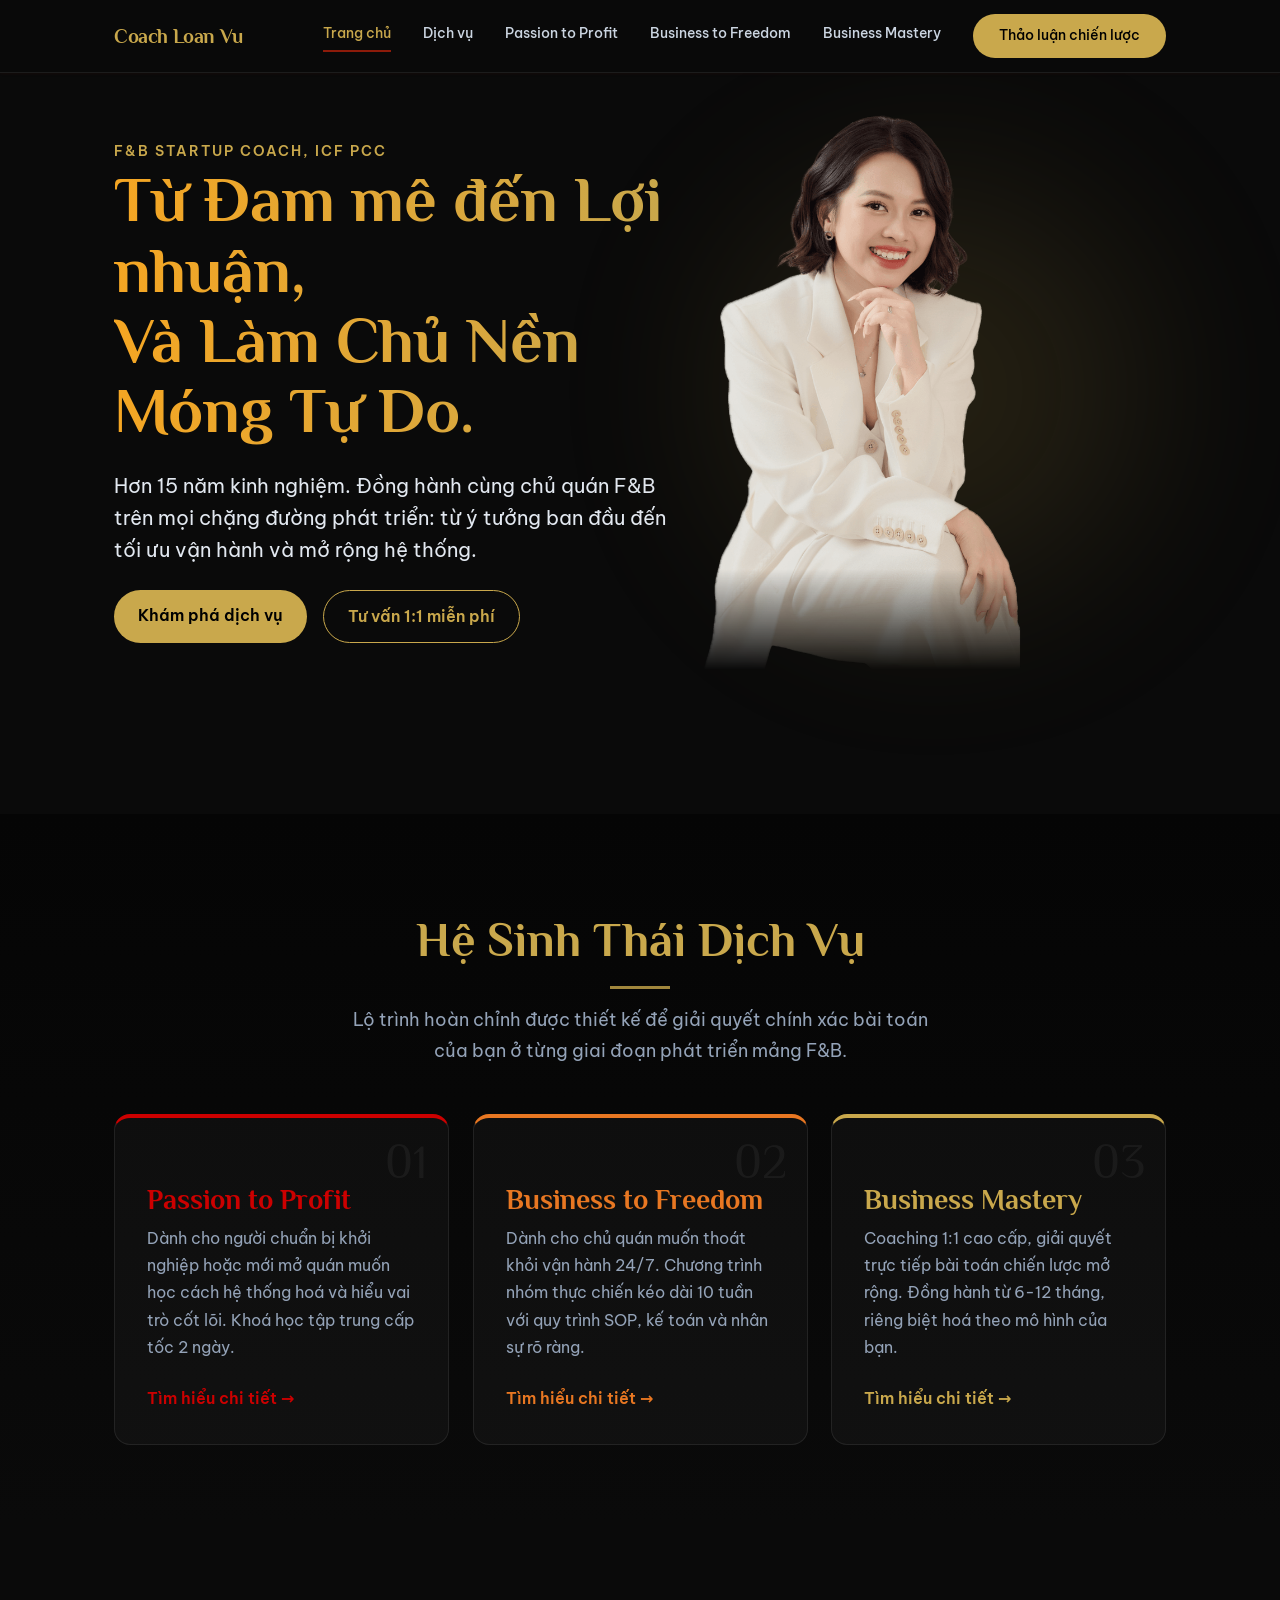
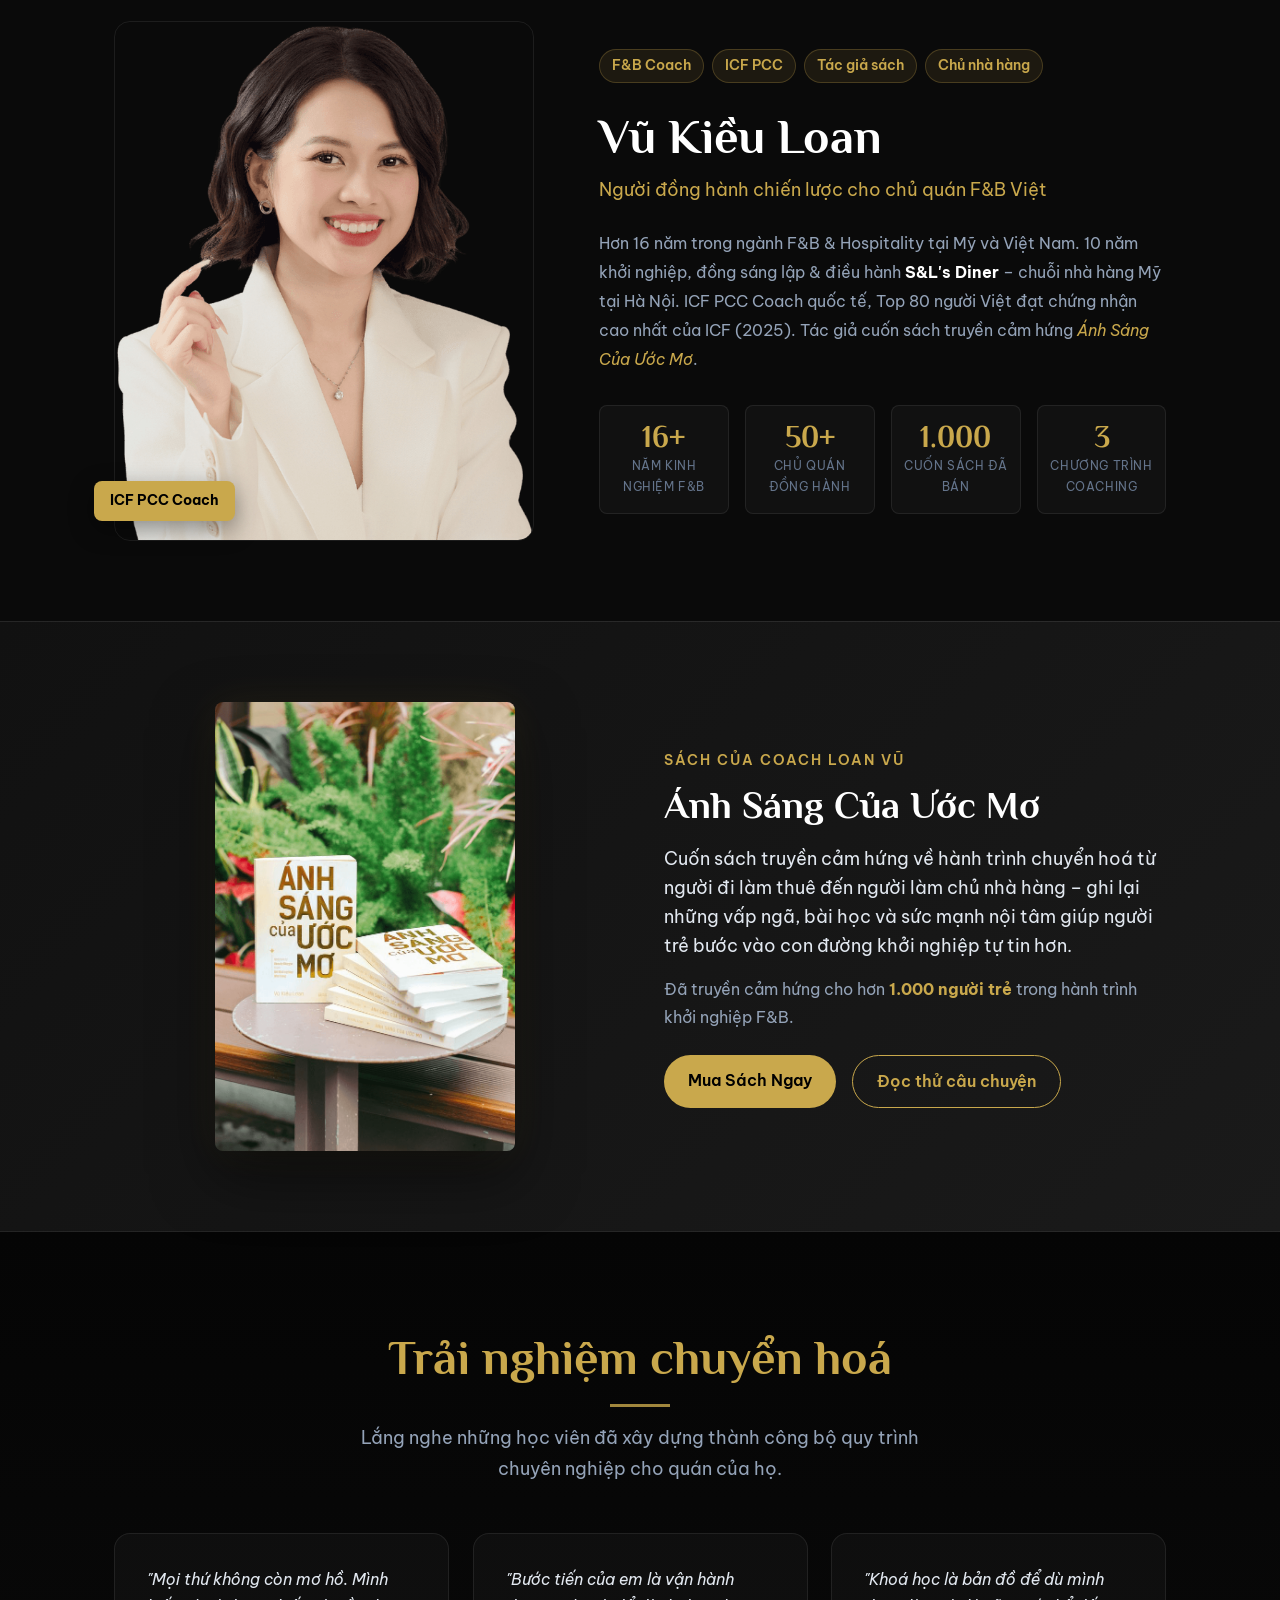
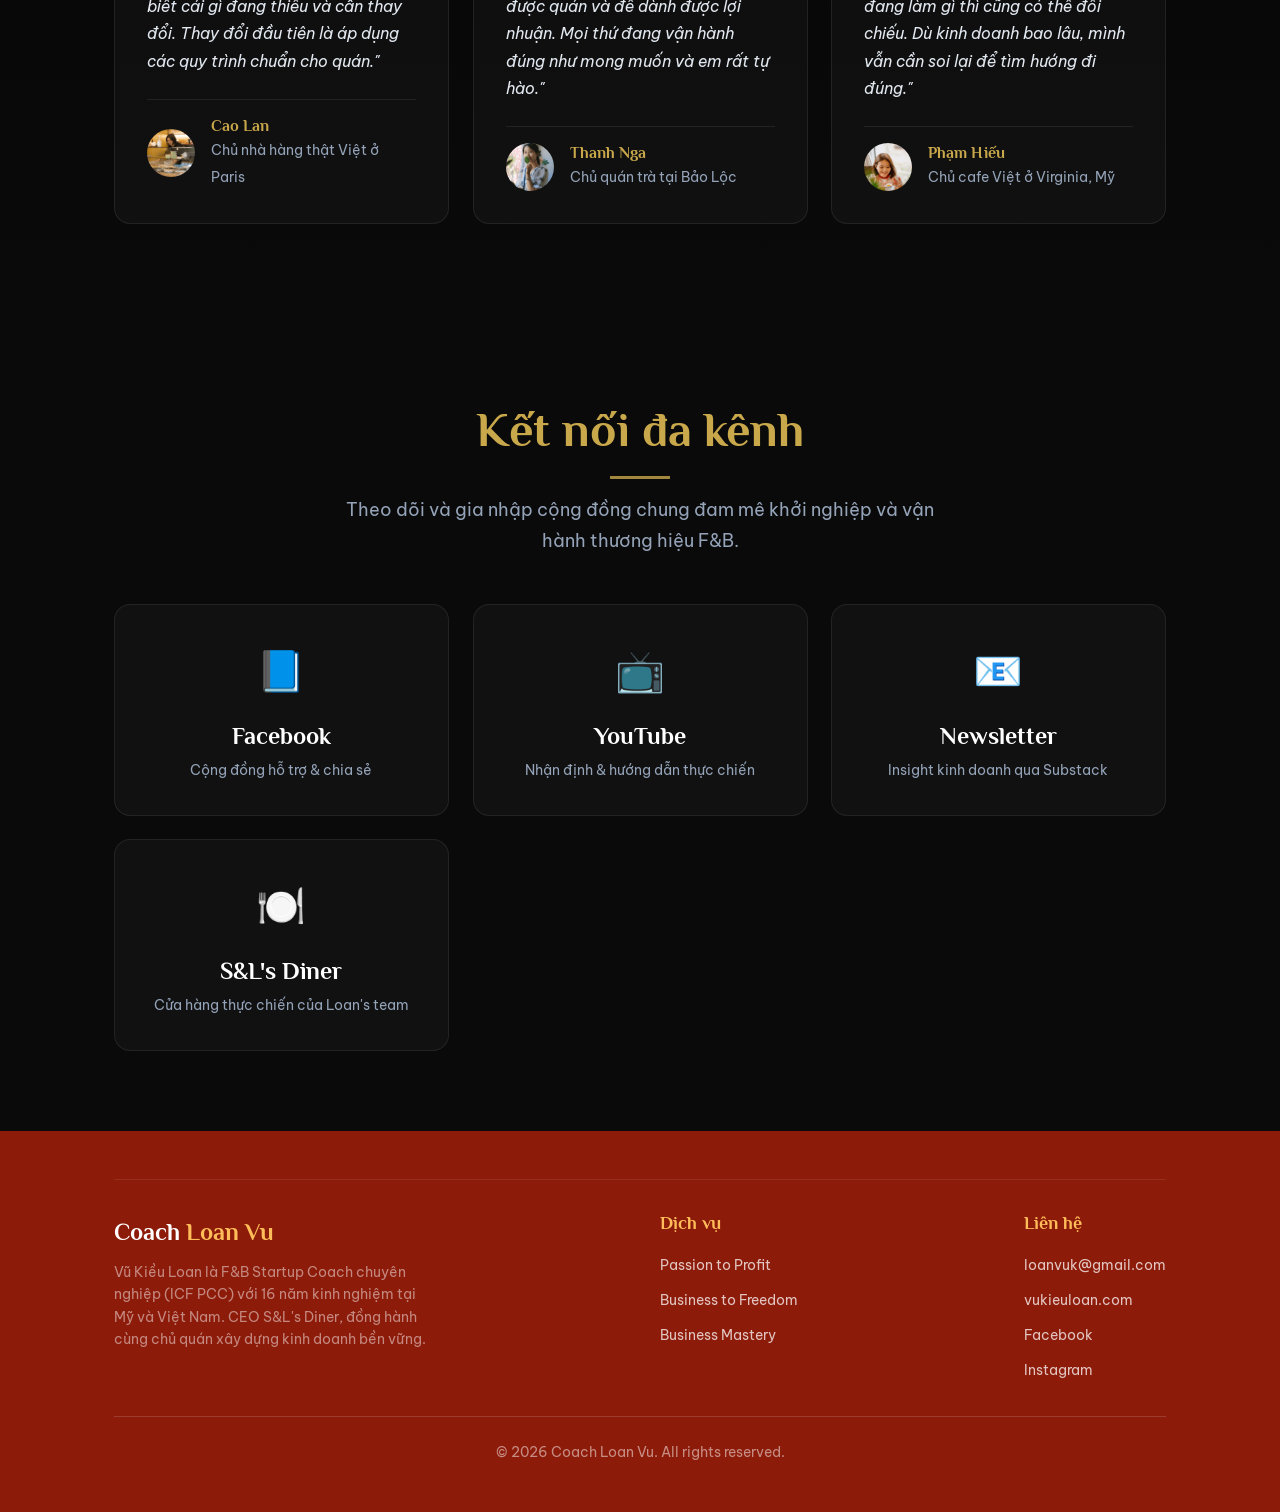
==== commit 23616a3b: "Fix WP theme CSS: render <strong>, constrain tall hero/about/book images - front-page.php: book_high" ====
--- a/index.html
+++ b/index.html
@@ -99,8 +99,9 @@
             grid-template-columns: 1.2fr 1fr;
             gap: var(--space-8);
             align-items: center;
-            min-height: 90vh;
-            padding-top: 100px; /* offset header */
+            min-height: auto;
+            padding-top: 110px; /* offset header */
+            padding-bottom: var(--space-16);
         }
         .hero-content h1 { 
             font-family: var(--font-heading);
@@ -113,7 +114,7 @@
         }
         .hero-tagline { font-size: var(--text-xl); color: #E2E8F0; margin-bottom: var(--space-6); line-height: 1.6; }
         .hero-img-wrap { text-align: right; position: relative; }
-        .hero-img { max-height: 700px; object-fit: contain; mask-image: linear-gradient(to bottom, black 80%, transparent 100%); -webkit-mask-image: linear-gradient(to bottom, black 80%, transparent 100%); }
+        .hero-img { max-height: 560px; width: auto; max-width: 100%; object-fit: contain; object-position: bottom right; mask-image: linear-gradient(to bottom, black 82%, transparent 100%); -webkit-mask-image: linear-gradient(to bottom, black 82%, transparent 100%); }
         .hero-bg-blob {
             position: absolute; width: 400px; height: 400px; background: var(--gold-accent); 
             border-radius: 50%; filter: blur(100px); opacity: 0.15; top: 50%; left: 50%; transform: translate(-50%, -50%); z-index: -1;
@@ -133,9 +134,10 @@
         }
         .about-img-wrap { position: relative; }
         .about-img {
-            width: 100%; max-width: 420px;
+            width: 100%; max-width: 420px; max-height: 520px;
             border-radius: var(--radius-lg);
             object-fit: cover;
+            object-position: top center;
             border: 1px solid var(--home-border);
         }
         .about-img-badge {
@@ -365,7 +367,7 @@
         <section class="book-section">
             <div class="container book-grid">
                 <div class="book-img-wrap" data-reveal>
-                    <img src="assets/book-mockup.png" alt="Ánh Sáng Của Ước Mơ – Tác giả Vũ Kiều Loan" style="width:100%; max-width:320px; border-radius:var(--radius-md); box-shadow: 0 24px 60px rgba(0,0,0,0.5), 0 0 40px rgba(201,168,76,0.1); display:block; margin:auto;" loading="lazy">
+                    <img src="assets/book-mockup.png" alt="Ánh Sáng Của Ước Mơ – Tác giả Vũ Kiều Loan" style="width:100%; max-width:300px; max-height:460px; object-fit:cover; object-position:top; border-radius:var(--radius-md); box-shadow: 0 24px 60px rgba(0,0,0,0.5), 0 0 40px rgba(201,168,76,0.1); display:block; margin:auto;" loading="lazy">
                 </div>
                 <div data-reveal>
                     <span style="font-size:var(--text-sm); color:var(--gold-accent); font-weight:600; letter-spacing:2px; text-transform:uppercase;">SÁCH CỦA COACH LOAN VŨ</span>
